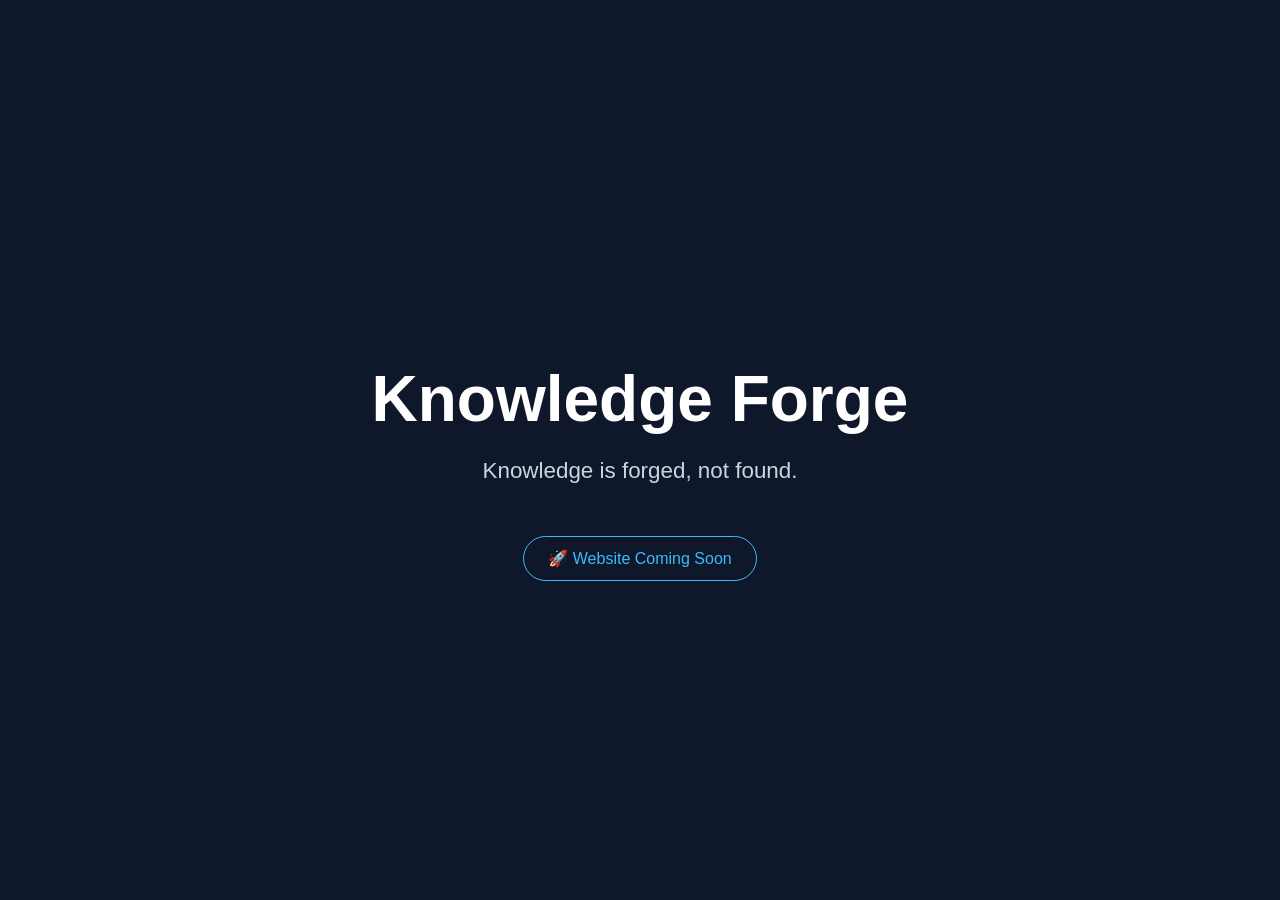
==== index.html @ 2b656ec6 "Add initial HTML structure for Knowledge Forge" ====
<!DOCTYPE html>
<html lang="ja">
<head>
  <meta charset="UTF-8">
  <meta name="viewport" content="width=device-width, initial-scale=1.0">
  <title>Knowledge Forge</title>
  <style>
    body {
      margin: 0;
      background: #0f172a;
      color: white;
      font-family: -apple-system, BlinkMacSystemFont, "Segoe UI", sans-serif;
      display: flex;
      justify-content: center;
      align-items: center;
      height: 100vh;
      text-align: center;
    }
    h1 {
      font-size: 4rem;
      margin-bottom: 0.5rem;
    }
    p {
      font-size: 1.4rem;
      color: #cbd5e1;
    }
    .badge {
      margin-top: 30px;
      display: inline-block;
      padding: 12px 24px;
      border: 1px solid #38bdf8;
      border-radius: 999px;
      color: #38bdf8;
    }
  </style>
</head>
<body>
  <div>
    <h1>Knowledge Forge</h1>
    <p>Knowledge is forged, not found.</p>
    <div class="badge">
      🚀 Website Coming Soon
    </div>
  </div>
</body>
</html>
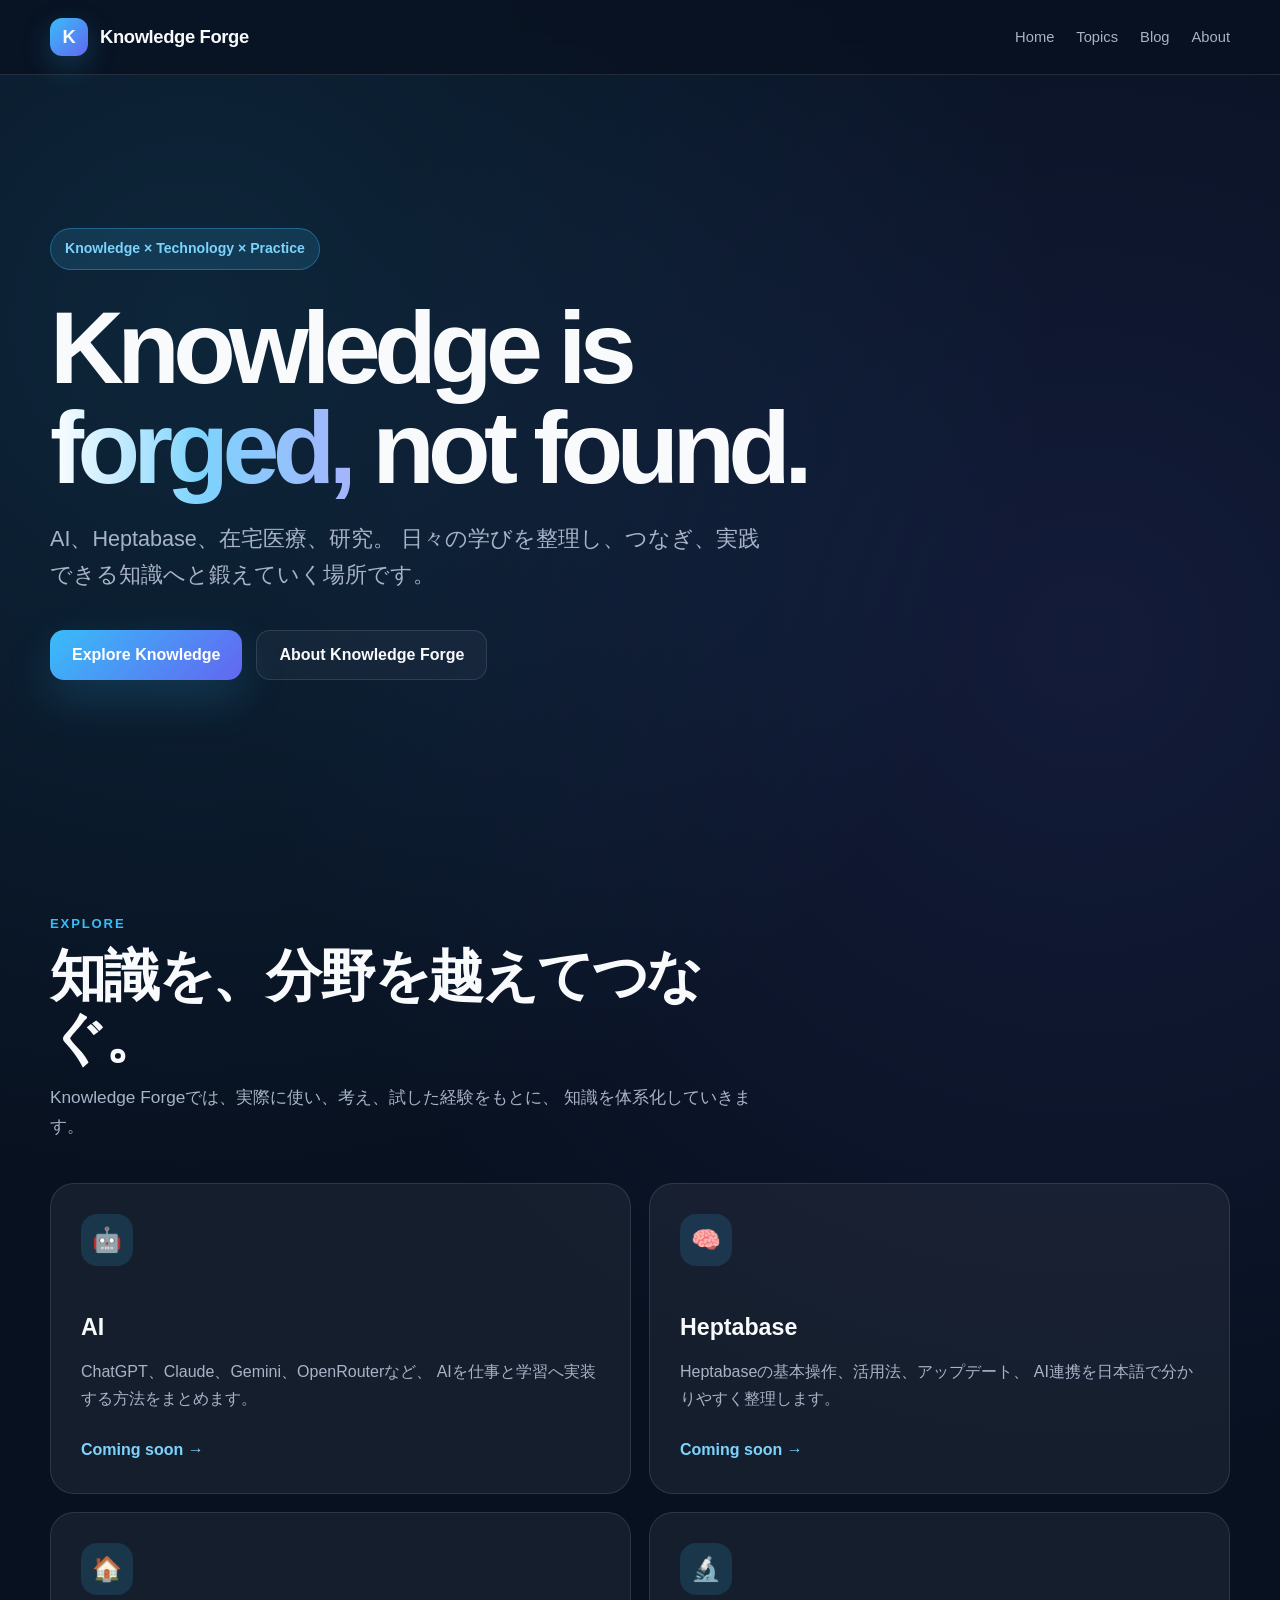
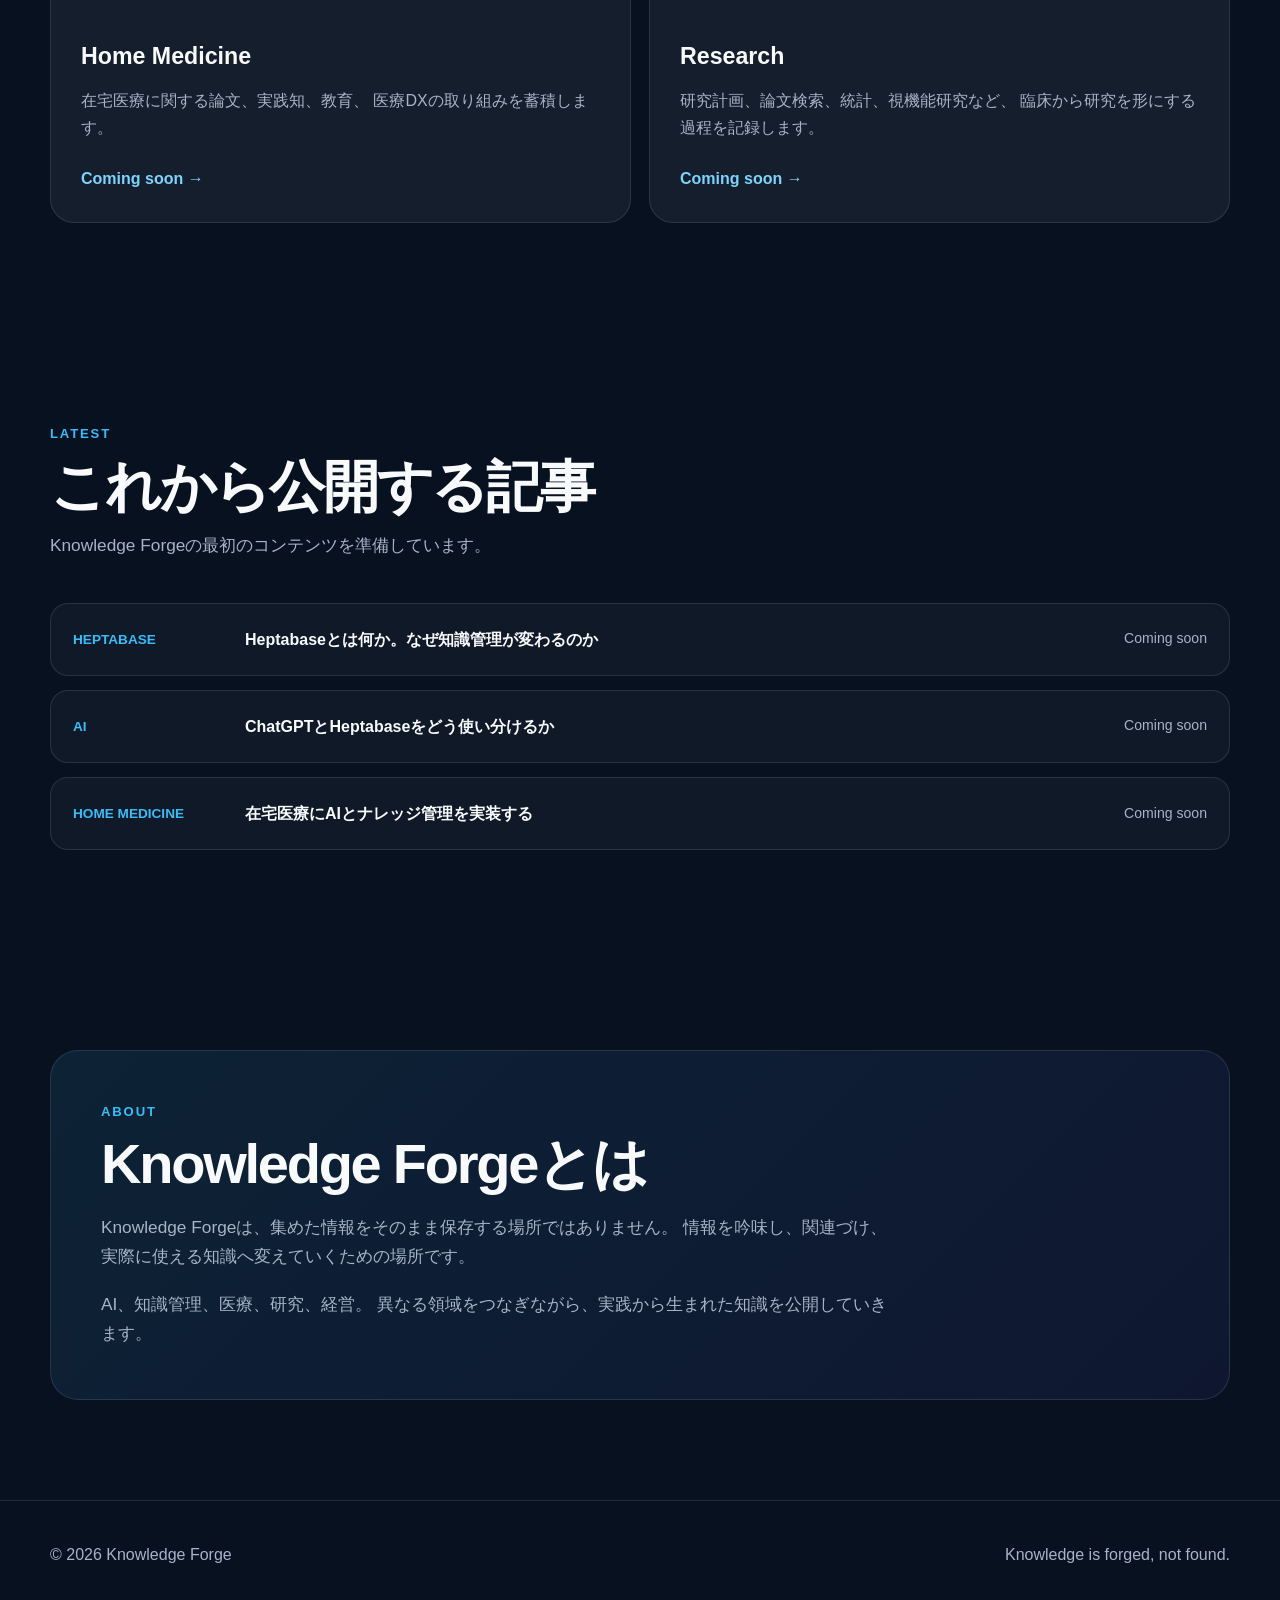
==== commit 64ac0a5a: "Update index.html" ====
--- a/index.html
+++ b/index.html
@@ -3,44 +3,573 @@
 <head>
   <meta charset="UTF-8">
   <meta name="viewport" content="width=device-width, initial-scale=1.0">
+
   <title>Knowledge Forge</title>
+
+  <meta
+    name="description"
+    content="AI、Heptabase、在宅医療、研究をつなぎ、知識を鍛え、形にするためのナレッジサイト。"
+  >
+
   <style>
+    :root {
+      --bg: #081120;
+      --bg-soft: #0d182a;
+      --card: rgba(255, 255, 255, 0.055);
+      --card-hover: rgba(255, 255, 255, 0.09);
+      --border: rgba(255, 255, 255, 0.11);
+      --text: #f8fafc;
+      --muted: #a8b3c7;
+      --accent: #38bdf8;
+      --accent-soft: rgba(56, 189, 248, 0.15);
+      --max-width: 1180px;
+    }
+
+    * {
+      box-sizing: border-box;
+    }
+
+    html {
+      scroll-behavior: smooth;
+    }
+
     body {
       margin: 0;
-      background: #0f172a;
+      background:
+        radial-gradient(circle at 15% 10%, rgba(56, 189, 248, 0.12), transparent 28%),
+        radial-gradient(circle at 85% 20%, rgba(99, 102, 241, 0.12), transparent 30%),
+        var(--bg);
+      color: var(--text);
+      font-family:
+        -apple-system,
+        BlinkMacSystemFont,
+        "Segoe UI",
+        "Hiragino Sans",
+        "Yu Gothic",
+        sans-serif;
+      line-height: 1.7;
+    }
+
+    a {
+      color: inherit;
+      text-decoration: none;
+    }
+
+    .container {
+      width: min(calc(100% - 40px), var(--max-width));
+      margin: 0 auto;
+    }
+
+    /* Header */
+
+    header {
+      position: sticky;
+      top: 0;
+      z-index: 100;
+      border-bottom: 1px solid var(--border);
+      background: rgba(8, 17, 32, 0.78);
+      backdrop-filter: blur(18px);
+    }
+
+    .nav {
+      min-height: 74px;
+      display: flex;
+      align-items: center;
+      justify-content: space-between;
+      gap: 24px;
+    }
+
+    .logo {
+      display: flex;
+      align-items: center;
+      gap: 12px;
+      font-size: 1.15rem;
+      font-weight: 800;
+      letter-spacing: -0.02em;
+    }
+
+    .logo-mark {
+      width: 38px;
+      height: 38px;
+      display: grid;
+      place-items: center;
+      border-radius: 12px;
+      background: linear-gradient(135deg, #38bdf8, #6366f1);
+      box-shadow: 0 10px 30px rgba(56, 189, 248, 0.22);
+    }
+
+    nav ul {
+      display: flex;
+      align-items: center;
+      gap: 22px;
+      margin: 0;
+      padding: 0;
+      list-style: none;
+    }
+
+    nav a {
+      color: var(--muted);
+      font-size: 0.92rem;
+      transition: color 0.2s ease;
+    }
+
+    nav a:hover {
+      color: var(--text);
+    }
+
+    /* Hero */
+
+    .hero {
+      min-height: 82vh;
+      display: flex;
+      align-items: center;
+      padding: 100px 0 80px;
+    }
+
+    .hero-content {
+      max-width: 900px;
+    }
+
+    .eyebrow {
+      display: inline-flex;
+      align-items: center;
+      gap: 8px;
+      padding: 8px 14px;
+      border: 1px solid rgba(56, 189, 248, 0.35);
+      border-radius: 999px;
+      background: var(--accent-soft);
+      color: #7dd3fc;
+      font-size: 0.88rem;
+      font-weight: 700;
+    }
+
+    h1 {
+      margin: 28px 0 22px;
+      max-width: 900px;
+      font-size: clamp(3.2rem, 8vw, 7rem);
+      line-height: 0.98;
+      letter-spacing: -0.065em;
+    }
+
+    .gradient-text {
+      background: linear-gradient(90deg, #ffffff, #7dd3fc, #a5b4fc);
+      -webkit-background-clip: text;
+      background-clip: text;
+      color: transparent;
+    }
+
+    .hero p {
+      max-width: 720px;
+      margin: 0;
+      color: var(--muted);
+      font-size: clamp(1.05rem, 2vw, 1.35rem);
+    }
+
+    .hero-actions {
+      display: flex;
+      flex-wrap: wrap;
+      gap: 14px;
+      margin-top: 36px;
+    }
+
+    .button {
+      display: inline-flex;
+      align-items: center;
+      justify-content: center;
+      min-height: 50px;
+      padding: 0 22px;
+      border-radius: 14px;
+      font-weight: 750;
+      transition:
+        transform 0.2s ease,
+        background 0.2s ease,
+        border-color 0.2s ease;
+    }
+
+    .button:hover {
+      transform: translateY(-2px);
+    }
+
+    .button-primary {
+      background: linear-gradient(135deg, #38bdf8, #6366f1);
       color: white;
-      font-family: -apple-system, BlinkMacSystemFont, "Segoe UI", sans-serif;
+      box-shadow: 0 18px 45px rgba(56, 189, 248, 0.18);
+    }
+
+    .button-secondary {
+      border: 1px solid var(--border);
+      background: rgba(255, 255, 255, 0.04);
+      color: var(--text);
+    }
+
+    /* Sections */
+
+    section {
+      padding: 100px 0;
+    }
+
+    .section-heading {
+      max-width: 720px;
+      margin-bottom: 42px;
+    }
+
+    .section-label {
+      margin-bottom: 10px;
+      color: var(--accent);
+      font-size: 0.82rem;
+      font-weight: 800;
+      letter-spacing: 0.14em;
+      text-transform: uppercase;
+    }
+
+    h2 {
+      margin: 0 0 14px;
+      font-size: clamp(2rem, 5vw, 3.5rem);
+      line-height: 1.1;
+      letter-spacing: -0.04em;
+    }
+
+    .section-heading p {
+      margin: 0;
+      color: var(--muted);
+      font-size: 1.08rem;
+    }
+
+    /* Cards */
+
+    .grid {
+      display: grid;
+      grid-template-columns: repeat(2, minmax(0, 1fr));
+      gap: 18px;
+    }
+
+    .card {
+      min-height: 260px;
+      padding: 30px;
+      border: 1px solid var(--border);
+      border-radius: 24px;
+      background: var(--card);
+      transition:
+        transform 0.25s ease,
+        background 0.25s ease,
+        border-color 0.25s ease;
+    }
+
+    .card:hover {
+      transform: translateY(-5px);
+      background: var(--card-hover);
+      border-color: rgba(56, 189, 248, 0.3);
+    }
+
+    .card-icon {
+      width: 52px;
+      height: 52px;
+      display: grid;
+      place-items: center;
+      margin-bottom: 42px;
+      border-radius: 16px;
+      background: var(--accent-soft);
+      font-size: 1.5rem;
+    }
+
+    .card h3 {
+      margin: 0 0 10px;
+      font-size: 1.45rem;
+    }
+
+    .card p {
+      margin: 0;
+      color: var(--muted);
+    }
+
+    .card-link {
+      display: inline-block;
+      margin-top: 24px;
+      color: #7dd3fc;
+      font-weight: 700;
+    }
+
+    /* Latest */
+
+    .articles {
+      display: grid;
+      gap: 14px;
+    }
+
+    .article {
+      display: grid;
+      grid-template-columns: 150px 1fr auto;
+      align-items: center;
+      gap: 22px;
+      padding: 22px;
+      border: 1px solid var(--border);
+      border-radius: 18px;
+      background: rgba(255, 255, 255, 0.035);
+    }
+
+    .article-category {
+      color: var(--accent);
+      font-size: 0.85rem;
+      font-weight: 750;
+    }
+
+    .article-title {
+      font-weight: 750;
+    }
+
+    .article-status {
+      color: var(--muted);
+      font-size: 0.88rem;
+    }
+
+    /* About */
+
+    .about-box {
+      padding: 50px;
+      border: 1px solid var(--border);
+      border-radius: 28px;
+      background:
+        linear-gradient(135deg, rgba(56, 189, 248, 0.1), rgba(99, 102, 241, 0.08));
+    }
+
+    .about-box p {
+      max-width: 800px;
+      margin: 18px 0 0;
+      color: var(--muted);
+      font-size: 1.08rem;
+    }
+
+    /* Footer */
+
+    footer {
+      padding: 40px 0;
+      border-top: 1px solid var(--border);
+      color: var(--muted);
+    }
+
+    .footer-inner {
       display: flex;
-      justify-content: center;
-      align-items: center;
-      height: 100vh;
-      text-align: center;
-    }
-    h1 {
-      font-size: 4rem;
-      margin-bottom: 0.5rem;
-    }
-    p {
-      font-size: 1.4rem;
-      color: #cbd5e1;
-    }
-    .badge {
-      margin-top: 30px;
-      display: inline-block;
-      padding: 12px 24px;
-      border: 1px solid #38bdf8;
-      border-radius: 999px;
-      color: #38bdf8;
+      justify-content: space-between;
+      gap: 24px;
+    }
+
+    /* Responsive */
+
+    @media (max-width: 860px) {
+      nav ul {
+        display: none;
+      }
+
+      .hero {
+        min-height: auto;
+        padding-top: 90px;
+      }
+
+      .grid {
+        grid-template-columns: 1fr;
+      }
+
+      .article {
+        grid-template-columns: 1fr;
+        gap: 6px;
+      }
+
+      .about-box {
+        padding: 30px;
+      }
+
+      .footer-inner {
+        flex-direction: column;
+      }
     }
   </style>
 </head>
+
 <body>
-  <div>
-    <h1>Knowledge Forge</h1>
-    <p>Knowledge is forged, not found.</p>
-    <div class="badge">
-      🚀 Website Coming Soon
+
+  <header>
+    <div class="container nav">
+
+      <a class="logo" href="#home">
+        <span class="logo-mark">K</span>
+        <span>Knowledge Forge</span>
+      </a>
+
+      <nav aria-label="メインナビゲーション">
+        <ul>
+          <li><a href="#home">Home</a></li>
+          <li><a href="#topics">Topics</a></li>
+          <li><a href="#latest">Blog</a></li>
+          <li><a href="#about">About</a></li>
+        </ul>
+      </nav>
+
     </div>
-  </div>
+  </header>
+
+  <main>
+
+    <section class="hero" id="home">
+      <div class="container">
+        <div class="hero-content">
+
+          <div class="eyebrow">
+            Knowledge × Technology × Practice
+          </div>
+
+          <h1>
+            Knowledge is
+            <span class="gradient-text">forged,</span>
+            not found.
+          </h1>
+
+          <p>
+            AI、Heptabase、在宅医療、研究。
+            日々の学びを整理し、つなぎ、実践できる知識へと鍛えていく場所です。
+          </p>
+
+          <div class="hero-actions">
+            <a class="button button-primary" href="#topics">
+              Explore Knowledge
+            </a>
+
+            <a class="button button-secondary" href="#about">
+              About Knowledge Forge
+            </a>
+          </div>
+
+        </div>
+      </div>
+    </section>
+
+    <section id="topics">
+      <div class="container">
+
+        <div class="section-heading">
+          <div class="section-label">Explore</div>
+          <h2>知識を、分野を越えてつなぐ。</h2>
+          <p>
+            Knowledge Forgeでは、実際に使い、考え、試した経験をもとに、
+            知識を体系化していきます。
+          </p>
+        </div>
+
+        <div class="grid">
+
+          <article class="card">
+            <div class="card-icon">🤖</div>
+            <h3>AI</h3>
+            <p>
+              ChatGPT、Claude、Gemini、OpenRouterなど、
+              AIを仕事と学習へ実装する方法をまとめます。
+            </p>
+            <span class="card-link">Coming soon →</span>
+          </article>
+
+          <article class="card">
+            <div class="card-icon">🧠</div>
+            <h3>Heptabase</h3>
+            <p>
+              Heptabaseの基本操作、活用法、アップデート、
+              AI連携を日本語で分かりやすく整理します。
+            </p>
+            <span class="card-link">Coming soon →</span>
+          </article>
+
+          <article class="card">
+            <div class="card-icon">🏠</div>
+            <h3>Home Medicine</h3>
+            <p>
+              在宅医療に関する論文、実践知、教育、
+              医療DXの取り組みを蓄積します。
+            </p>
+            <span class="card-link">Coming soon →</span>
+          </article>
+
+          <article class="card">
+            <div class="card-icon">🔬</div>
+            <h3>Research</h3>
+            <p>
+              研究計画、論文検索、統計、視機能研究など、
+              臨床から研究を形にする過程を記録します。
+            </p>
+            <span class="card-link">Coming soon →</span>
+          </article>
+
+        </div>
+      </div>
+    </section>
+
+    <section id="latest">
+      <div class="container">
+
+        <div class="section-heading">
+          <div class="section-label">Latest</div>
+          <h2>これから公開する記事</h2>
+          <p>
+            Knowledge Forgeの最初のコンテンツを準備しています。
+          </p>
+        </div>
+
+        <div class="articles">
+
+          <div class="article">
+            <div class="article-category">HEPTABASE</div>
+            <div class="article-title">
+              Heptabaseとは何か。なぜ知識管理が変わるのか
+            </div>
+            <div class="article-status">Coming soon</div>
+          </div>
+
+          <div class="article">
+            <div class="article-category">AI</div>
+            <div class="article-title">
+              ChatGPTとHeptabaseをどう使い分けるか
+            </div>
+            <div class="article-status">Coming soon</div>
+          </div>
+
+          <div class="article">
+            <div class="article-category">HOME MEDICINE</div>
+            <div class="article-title">
+              在宅医療にAIとナレッジ管理を実装する
+            </div>
+            <div class="article-status">Coming soon</div>
+          </div>
+
+        </div>
+      </div>
+    </section>
+
+    <section id="about">
+      <div class="container">
+
+        <div class="about-box">
+          <div class="section-label">About</div>
+          <h2>Knowledge Forgeとは</h2>
+
+          <p>
+            Knowledge Forgeは、集めた情報をそのまま保存する場所ではありません。
+            情報を吟味し、関連づけ、実際に使える知識へ変えていくための場所です。
+          </p>
+
+          <p>
+            AI、知識管理、医療、研究、経営。
+            異なる領域をつなぎながら、実践から生まれた知識を公開していきます。
+          </p>
+        </div>
+
+      </div>
+    </section>
+
+  </main>
+
+  <footer>
+    <div class="container footer-inner">
+      <div>© 2026 Knowledge Forge</div>
+      <div>Knowledge is forged, not found.</div>
+    </div>
+  </footer>
+
 </body>
 </html>
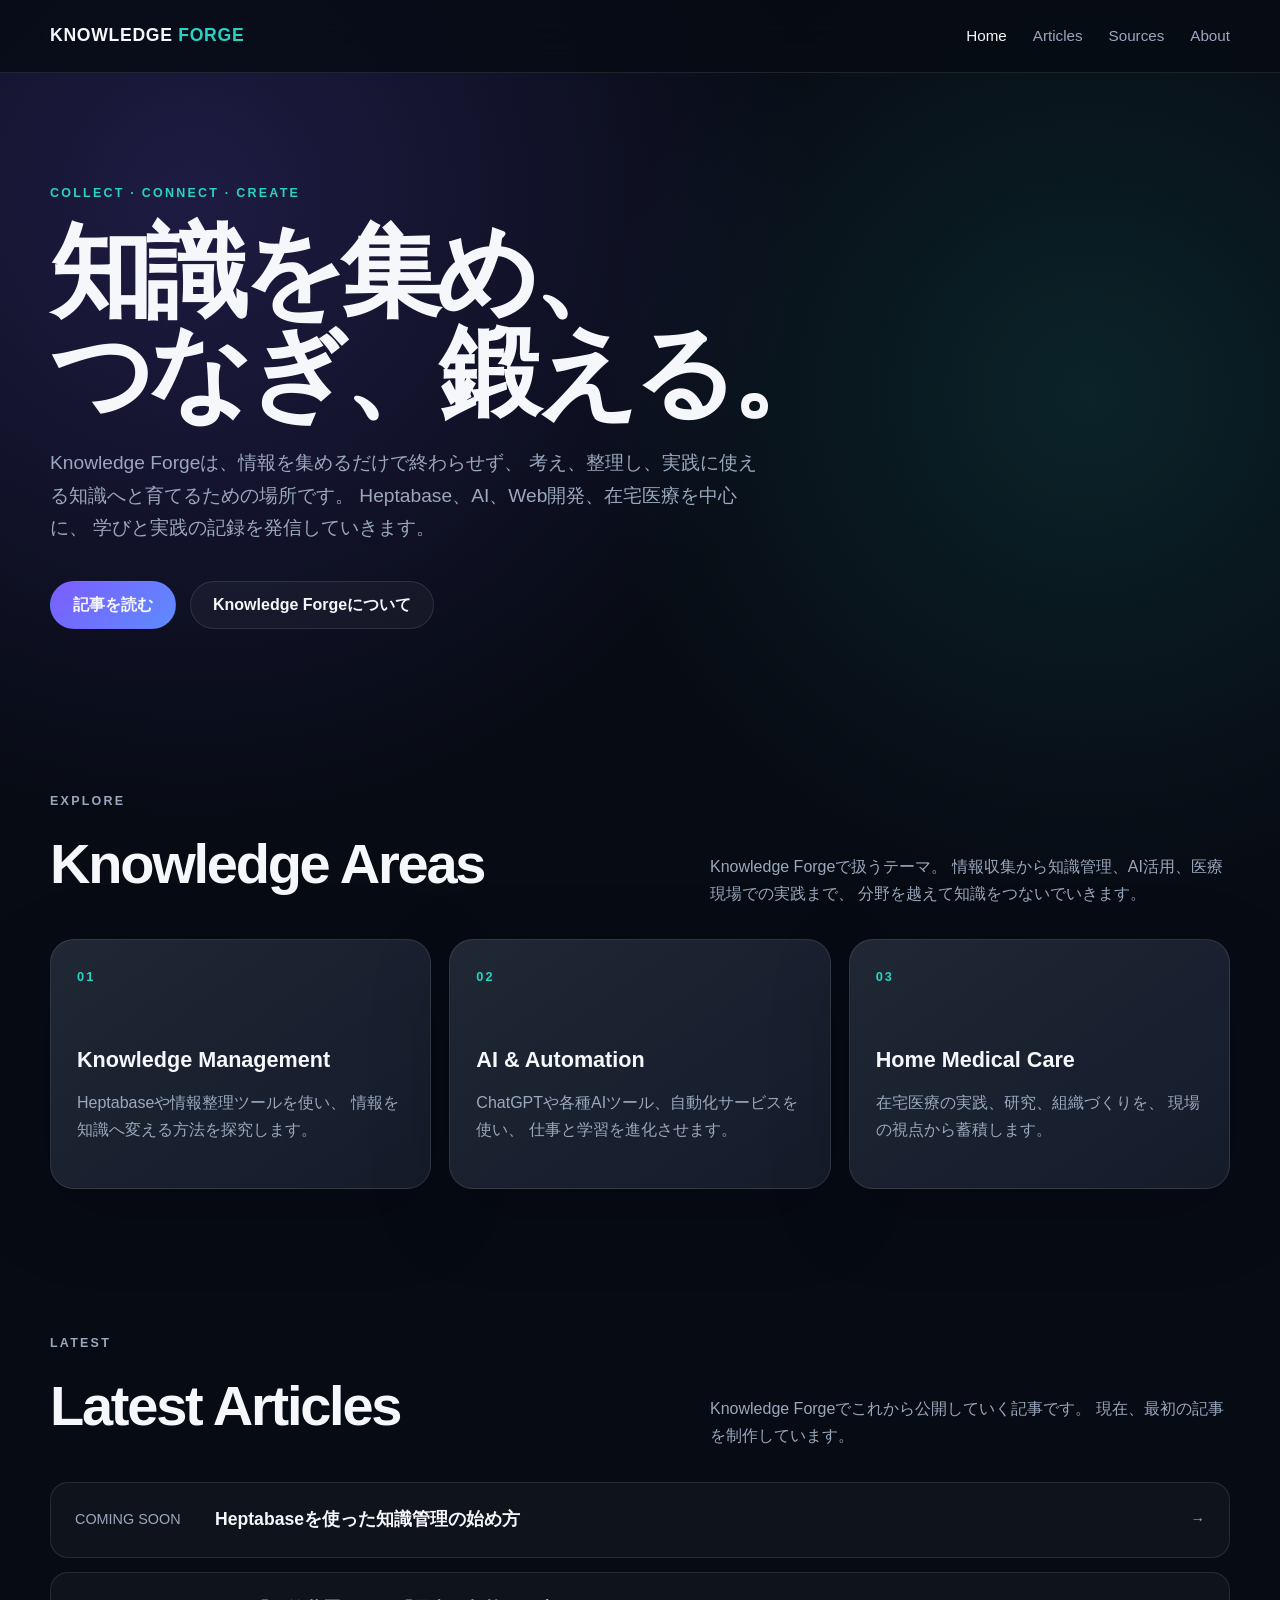
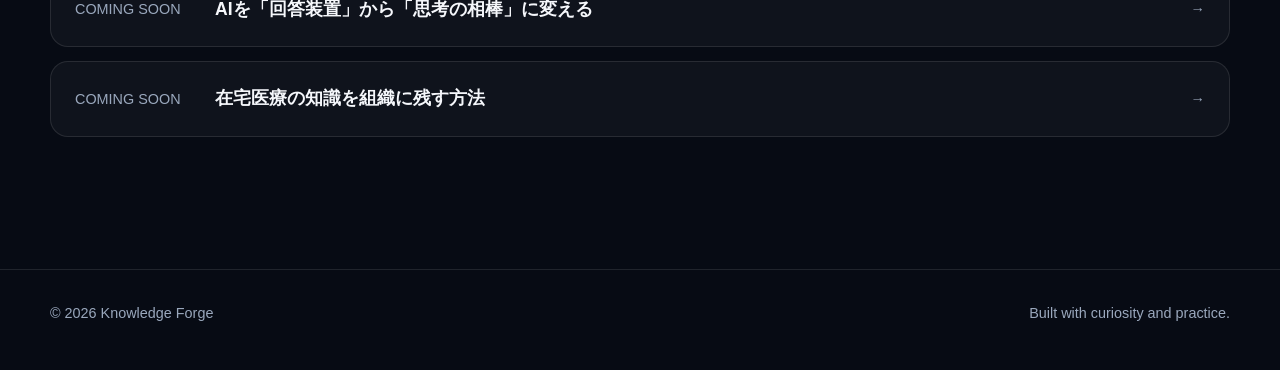
==== commit 31968363: "Update index.html" ====
--- a/index.html
+++ b/index.html
@@ -2,406 +2,35 @@
 <html lang="ja">
 <head>
   <meta charset="UTF-8">
-  <meta name="viewport" content="width=device-width, initial-scale=1.0">
+  <meta
+    name="viewport"
+    content="width=device-width, initial-scale=1.0"
+  >
+
+  <meta
+    name="description"
+    content="Knowledge Forgeは、知識を集め、つなぎ、使える形に鍛えるためのナレッジメディアです。"
+  >
 
   <title>Knowledge Forge</title>
 
-  <meta
-    name="description"
-    content="AI、Heptabase、在宅医療、研究をつなぎ、知識を鍛え、形にするためのナレッジサイト。"
-  >
-
-  <style>
-    :root {
-      --bg: #081120;
-      --bg-soft: #0d182a;
-      --card: rgba(255, 255, 255, 0.055);
-      --card-hover: rgba(255, 255, 255, 0.09);
-      --border: rgba(255, 255, 255, 0.11);
-      --text: #f8fafc;
-      --muted: #a8b3c7;
-      --accent: #38bdf8;
-      --accent-soft: rgba(56, 189, 248, 0.15);
-      --max-width: 1180px;
-    }
-
-    * {
-      box-sizing: border-box;
-    }
-
-    html {
-      scroll-behavior: smooth;
-    }
-
-    body {
-      margin: 0;
-      background:
-        radial-gradient(circle at 15% 10%, rgba(56, 189, 248, 0.12), transparent 28%),
-        radial-gradient(circle at 85% 20%, rgba(99, 102, 241, 0.12), transparent 30%),
-        var(--bg);
-      color: var(--text);
-      font-family:
-        -apple-system,
-        BlinkMacSystemFont,
-        "Segoe UI",
-        "Hiragino Sans",
-        "Yu Gothic",
-        sans-serif;
-      line-height: 1.7;
-    }
-
-    a {
-      color: inherit;
-      text-decoration: none;
-    }
-
-    .container {
-      width: min(calc(100% - 40px), var(--max-width));
-      margin: 0 auto;
-    }
-
-    /* Header */
-
-    header {
-      position: sticky;
-      top: 0;
-      z-index: 100;
-      border-bottom: 1px solid var(--border);
-      background: rgba(8, 17, 32, 0.78);
-      backdrop-filter: blur(18px);
-    }
-
-    .nav {
-      min-height: 74px;
-      display: flex;
-      align-items: center;
-      justify-content: space-between;
-      gap: 24px;
-    }
-
-    .logo {
-      display: flex;
-      align-items: center;
-      gap: 12px;
-      font-size: 1.15rem;
-      font-weight: 800;
-      letter-spacing: -0.02em;
-    }
-
-    .logo-mark {
-      width: 38px;
-      height: 38px;
-      display: grid;
-      place-items: center;
-      border-radius: 12px;
-      background: linear-gradient(135deg, #38bdf8, #6366f1);
-      box-shadow: 0 10px 30px rgba(56, 189, 248, 0.22);
-    }
-
-    nav ul {
-      display: flex;
-      align-items: center;
-      gap: 22px;
-      margin: 0;
-      padding: 0;
-      list-style: none;
-    }
-
-    nav a {
-      color: var(--muted);
-      font-size: 0.92rem;
-      transition: color 0.2s ease;
-    }
-
-    nav a:hover {
-      color: var(--text);
-    }
-
-    /* Hero */
-
-    .hero {
-      min-height: 82vh;
-      display: flex;
-      align-items: center;
-      padding: 100px 0 80px;
-    }
-
-    .hero-content {
-      max-width: 900px;
-    }
-
-    .eyebrow {
-      display: inline-flex;
-      align-items: center;
-      gap: 8px;
-      padding: 8px 14px;
-      border: 1px solid rgba(56, 189, 248, 0.35);
-      border-radius: 999px;
-      background: var(--accent-soft);
-      color: #7dd3fc;
-      font-size: 0.88rem;
-      font-weight: 700;
-    }
-
-    h1 {
-      margin: 28px 0 22px;
-      max-width: 900px;
-      font-size: clamp(3.2rem, 8vw, 7rem);
-      line-height: 0.98;
-      letter-spacing: -0.065em;
-    }
-
-    .gradient-text {
-      background: linear-gradient(90deg, #ffffff, #7dd3fc, #a5b4fc);
-      -webkit-background-clip: text;
-      background-clip: text;
-      color: transparent;
-    }
-
-    .hero p {
-      max-width: 720px;
-      margin: 0;
-      color: var(--muted);
-      font-size: clamp(1.05rem, 2vw, 1.35rem);
-    }
-
-    .hero-actions {
-      display: flex;
-      flex-wrap: wrap;
-      gap: 14px;
-      margin-top: 36px;
-    }
-
-    .button {
-      display: inline-flex;
-      align-items: center;
-      justify-content: center;
-      min-height: 50px;
-      padding: 0 22px;
-      border-radius: 14px;
-      font-weight: 750;
-      transition:
-        transform 0.2s ease,
-        background 0.2s ease,
-        border-color 0.2s ease;
-    }
-
-    .button:hover {
-      transform: translateY(-2px);
-    }
-
-    .button-primary {
-      background: linear-gradient(135deg, #38bdf8, #6366f1);
-      color: white;
-      box-shadow: 0 18px 45px rgba(56, 189, 248, 0.18);
-    }
-
-    .button-secondary {
-      border: 1px solid var(--border);
-      background: rgba(255, 255, 255, 0.04);
-      color: var(--text);
-    }
-
-    /* Sections */
-
-    section {
-      padding: 100px 0;
-    }
-
-    .section-heading {
-      max-width: 720px;
-      margin-bottom: 42px;
-    }
-
-    .section-label {
-      margin-bottom: 10px;
-      color: var(--accent);
-      font-size: 0.82rem;
-      font-weight: 800;
-      letter-spacing: 0.14em;
-      text-transform: uppercase;
-    }
-
-    h2 {
-      margin: 0 0 14px;
-      font-size: clamp(2rem, 5vw, 3.5rem);
-      line-height: 1.1;
-      letter-spacing: -0.04em;
-    }
-
-    .section-heading p {
-      margin: 0;
-      color: var(--muted);
-      font-size: 1.08rem;
-    }
-
-    /* Cards */
-
-    .grid {
-      display: grid;
-      grid-template-columns: repeat(2, minmax(0, 1fr));
-      gap: 18px;
-    }
-
-    .card {
-      min-height: 260px;
-      padding: 30px;
-      border: 1px solid var(--border);
-      border-radius: 24px;
-      background: var(--card);
-      transition:
-        transform 0.25s ease,
-        background 0.25s ease,
-        border-color 0.25s ease;
-    }
-
-    .card:hover {
-      transform: translateY(-5px);
-      background: var(--card-hover);
-      border-color: rgba(56, 189, 248, 0.3);
-    }
-
-    .card-icon {
-      width: 52px;
-      height: 52px;
-      display: grid;
-      place-items: center;
-      margin-bottom: 42px;
-      border-radius: 16px;
-      background: var(--accent-soft);
-      font-size: 1.5rem;
-    }
-
-    .card h3 {
-      margin: 0 0 10px;
-      font-size: 1.45rem;
-    }
-
-    .card p {
-      margin: 0;
-      color: var(--muted);
-    }
-
-    .card-link {
-      display: inline-block;
-      margin-top: 24px;
-      color: #7dd3fc;
-      font-weight: 700;
-    }
-
-    /* Latest */
-
-    .articles {
-      display: grid;
-      gap: 14px;
-    }
-
-    .article {
-      display: grid;
-      grid-template-columns: 150px 1fr auto;
-      align-items: center;
-      gap: 22px;
-      padding: 22px;
-      border: 1px solid var(--border);
-      border-radius: 18px;
-      background: rgba(255, 255, 255, 0.035);
-    }
-
-    .article-category {
-      color: var(--accent);
-      font-size: 0.85rem;
-      font-weight: 750;
-    }
-
-    .article-title {
-      font-weight: 750;
-    }
-
-    .article-status {
-      color: var(--muted);
-      font-size: 0.88rem;
-    }
-
-    /* About */
-
-    .about-box {
-      padding: 50px;
-      border: 1px solid var(--border);
-      border-radius: 28px;
-      background:
-        linear-gradient(135deg, rgba(56, 189, 248, 0.1), rgba(99, 102, 241, 0.08));
-    }
-
-    .about-box p {
-      max-width: 800px;
-      margin: 18px 0 0;
-      color: var(--muted);
-      font-size: 1.08rem;
-    }
-
-    /* Footer */
-
-    footer {
-      padding: 40px 0;
-      border-top: 1px solid var(--border);
-      color: var(--muted);
-    }
-
-    .footer-inner {
-      display: flex;
-      justify-content: space-between;
-      gap: 24px;
-    }
-
-    /* Responsive */
-
-    @media (max-width: 860px) {
-      nav ul {
-        display: none;
-      }
-
-      .hero {
-        min-height: auto;
-        padding-top: 90px;
-      }
-
-      .grid {
-        grid-template-columns: 1fr;
-      }
-
-      .article {
-        grid-template-columns: 1fr;
-        gap: 6px;
-      }
-
-      .about-box {
-        padding: 30px;
-      }
-
-      .footer-inner {
-        flex-direction: column;
-      }
-    }
-  </style>
+  <link rel="stylesheet" href="style.css">
 </head>
 
 <body>
 
-  <header>
+  <header class="site-header">
     <div class="container nav">
 
-      <a class="logo" href="#home">
-        <span class="logo-mark">K</span>
-        <span>Knowledge Forge</span>
+      <a class="logo" href="index.html">
+        KNOWLEDGE <span>FORGE</span>
       </a>
 
-      <nav aria-label="メインナビゲーション">
-        <ul>
-          <li><a href="#home">Home</a></li>
-          <li><a href="#topics">Topics</a></li>
-          <li><a href="#latest">Blog</a></li>
-          <li><a href="#about">About</a></li>
-        </ul>
+      <nav class="nav-links" aria-label="メインナビゲーション">
+        <a class="active" href="index.html">Home</a>
+        <a href="articles.html">Articles</a>
+        <a href="sources.html">Sources</a>
+        <a href="about.html">About</a>
       </nav>
 
     </div>
@@ -409,165 +38,157 @@
 
   <main>
 
-    <section class="hero" id="home">
+    <section class="hero">
       <div class="container">
-        <div class="hero-content">
 
-          <div class="eyebrow">
-            Knowledge × Technology × Practice
+        <p class="eyebrow">
+          COLLECT · CONNECT · CREATE
+        </p>
+
+        <h1>
+          知識を集め、<br>
+          つなぎ、鍛える。
+        </h1>
+
+        <p class="hero-copy">
+          Knowledge Forgeは、情報を集めるだけで終わらせず、
+          考え、整理し、実践に使える知識へと育てるための場所です。
+          Heptabase、AI、Web開発、在宅医療を中心に、
+          学びと実践の記録を発信していきます。
+        </p>
+
+        <div class="button-row">
+          <a class="button button-primary" href="articles.html">
+            記事を読む
+          </a>
+
+          <a class="button button-secondary" href="about.html">
+            Knowledge Forgeについて
+          </a>
+        </div>
+
+      </div>
+    </section>
+
+    <section class="section">
+      <div class="container">
+
+        <div class="section-heading">
+          <div>
+            <p class="eyebrow">EXPLORE</p>
+            <h2>Knowledge Areas</h2>
           </div>
 
-          <h1>
-            Knowledge is
-            <span class="gradient-text">forged,</span>
-            not found.
-          </h1>
+          <p>
+            Knowledge Forgeで扱うテーマ。
+            情報収集から知識管理、AI活用、医療現場での実践まで、
+            分野を越えて知識をつないでいきます。
+          </p>
+        </div>
 
-          <p>
-            AI、Heptabase、在宅医療、研究。
-            日々の学びを整理し、つなぎ、実践できる知識へと鍛えていく場所です。
-          </p>
+        <div class="grid">
 
-          <div class="hero-actions">
-            <a class="button button-primary" href="#topics">
-              Explore Knowledge
-            </a>
+          <a class="card" href="articles.html">
+            <span class="card-number">01</span>
 
-            <a class="button button-secondary" href="#about">
-              About Knowledge Forge
-            </a>
-          </div>
+            <h3>Knowledge Management</h3>
+
+            <p>
+              Heptabaseや情報整理ツールを使い、
+              情報を知識へ変える方法を探究します。
+            </p>
+          </a>
+
+          <a class="card" href="articles.html">
+            <span class="card-number">02</span>
+
+            <h3>AI & Automation</h3>
+
+            <p>
+              ChatGPTや各種AIツール、自動化サービスを使い、
+              仕事と学習を進化させます。
+            </p>
+          </a>
+
+          <a class="card" href="articles.html">
+            <span class="card-number">03</span>
+
+            <h3>Home Medical Care</h3>
+
+            <p>
+              在宅医療の実践、研究、組織づくりを、
+              現場の視点から蓄積します。
+            </p>
+          </a>
 
         </div>
       </div>
     </section>
 
-    <section id="topics">
+    <section class="section">
       <div class="container">
 
         <div class="section-heading">
-          <div class="section-label">Explore</div>
-          <h2>知識を、分野を越えてつなぐ。</h2>
+          <div>
+            <p class="eyebrow">LATEST</p>
+            <h2>Latest Articles</h2>
+          </div>
+
           <p>
-            Knowledge Forgeでは、実際に使い、考え、試した経験をもとに、
-            知識を体系化していきます。
+            Knowledge Forgeでこれから公開していく記事です。
+            現在、最初の記事を制作しています。
           </p>
         </div>
 
-        <div class="grid">
+        <div class="article-list">
 
-          <article class="card">
-            <div class="card-icon">🤖</div>
-            <h3>AI</h3>
-            <p>
-              ChatGPT、Claude、Gemini、OpenRouterなど、
-              AIを仕事と学習へ実装する方法をまとめます。
-            </p>
-            <span class="card-link">Coming soon →</span>
-          </article>
+          <a class="article-item" href="articles.html">
+            <span class="article-date">COMING SOON</span>
 
-          <article class="card">
-            <div class="card-icon">🧠</div>
-            <h3>Heptabase</h3>
-            <p>
-              Heptabaseの基本操作、活用法、アップデート、
-              AI連携を日本語で分かりやすく整理します。
-            </p>
-            <span class="card-link">Coming soon →</span>
-          </article>
+            <h2>
+              Heptabaseを使った知識管理の始め方
+            </h2>
 
-          <article class="card">
-            <div class="card-icon">🏠</div>
-            <h3>Home Medicine</h3>
-            <p>
-              在宅医療に関する論文、実践知、教育、
-              医療DXの取り組みを蓄積します。
-            </p>
-            <span class="card-link">Coming soon →</span>
-          </article>
+            <span class="article-arrow">→</span>
+          </a>
 
-          <article class="card">
-            <div class="card-icon">🔬</div>
-            <h3>Research</h3>
-            <p>
-              研究計画、論文検索、統計、視機能研究など、
-              臨床から研究を形にする過程を記録します。
-            </p>
-            <span class="card-link">Coming soon →</span>
-          </article>
+          <a class="article-item" href="articles.html">
+            <span class="article-date">COMING SOON</span>
+
+            <h2>
+              AIを「回答装置」から「思考の相棒」に変える
+            </h2>
+
+            <span class="article-arrow">→</span>
+          </a>
+
+          <a class="article-item" href="articles.html">
+            <span class="article-date">COMING SOON</span>
+
+            <h2>
+              在宅医療の知識を組織に残す方法
+            </h2>
+
+            <span class="article-arrow">→</span>
+          </a>
 
         </div>
       </div>
     </section>
 
-    <section id="latest">
-      <div class="container">
-
-        <div class="section-heading">
-          <div class="section-label">Latest</div>
-          <h2>これから公開する記事</h2>
-          <p>
-            Knowledge Forgeの最初のコンテンツを準備しています。
-          </p>
-        </div>
-
-        <div class="articles">
-
-          <div class="article">
-            <div class="article-category">HEPTABASE</div>
-            <div class="article-title">
-              Heptabaseとは何か。なぜ知識管理が変わるのか
-            </div>
-            <div class="article-status">Coming soon</div>
-          </div>
-
-          <div class="article">
-            <div class="article-category">AI</div>
-            <div class="article-title">
-              ChatGPTとHeptabaseをどう使い分けるか
-            </div>
-            <div class="article-status">Coming soon</div>
-          </div>
-
-          <div class="article">
-            <div class="article-category">HOME MEDICINE</div>
-            <div class="article-title">
-              在宅医療にAIとナレッジ管理を実装する
-            </div>
-            <div class="article-status">Coming soon</div>
-          </div>
-
-        </div>
-      </div>
-    </section>
-
-    <section id="about">
-      <div class="container">
-
-        <div class="about-box">
-          <div class="section-label">About</div>
-          <h2>Knowledge Forgeとは</h2>
-
-          <p>
-            Knowledge Forgeは、集めた情報をそのまま保存する場所ではありません。
-            情報を吟味し、関連づけ、実際に使える知識へ変えていくための場所です。
-          </p>
-
-          <p>
-            AI、知識管理、医療、研究、経営。
-            異なる領域をつなぎながら、実践から生まれた知識を公開していきます。
-          </p>
-        </div>
-
-      </div>
-    </section>
-
   </main>
 
-  <footer>
+  <footer class="site-footer">
     <div class="container footer-inner">
-      <div>© 2026 Knowledge Forge</div>
-      <div>Knowledge is forged, not found.</div>
+
+      <p>
+        © 2026 Knowledge Forge
+      </p>
+
+      <p>
+        Built with curiosity and practice.
+      </p>
+
     </div>
   </footer>
 
--- a/style.css
+++ b/style.css
@@ -0,0 +1,346 @@
+:root {
+  --bg: #070b14;
+  --bg-soft: #0d1320;
+  --panel: rgba(18, 27, 44, 0.78);
+  --text: #f5f7fb;
+  --muted: #9aa8bd;
+  --line: rgba(255, 255, 255, 0.1);
+  --accent: #7c5cff;
+  --accent-2: #29d3c2;
+  --max-width: 1180px;
+}
+
+* {
+  box-sizing: border-box;
+}
+
+html {
+  scroll-behavior: smooth;
+}
+
+body {
+  margin: 0;
+  min-height: 100vh;
+  color: var(--text);
+  background:
+    radial-gradient(circle at 15% 10%, rgba(124, 92, 255, 0.2), transparent 30%),
+    radial-gradient(circle at 85% 20%, rgba(41, 211, 194, 0.12), transparent 26%),
+    var(--bg);
+  font-family:
+    Inter,
+    -apple-system,
+    BlinkMacSystemFont,
+    "Segoe UI",
+    sans-serif;
+  line-height: 1.7;
+}
+
+a {
+  color: inherit;
+  text-decoration: none;
+}
+
+img {
+  max-width: 100%;
+  display: block;
+}
+
+.container {
+  width: min(calc(100% - 40px), var(--max-width));
+  margin: 0 auto;
+}
+
+.site-header {
+  position: sticky;
+  top: 0;
+  z-index: 100;
+  border-bottom: 1px solid var(--line);
+  background: rgba(7, 11, 20, 0.82);
+  backdrop-filter: blur(18px);
+}
+
+.nav {
+  min-height: 72px;
+  display: flex;
+  align-items: center;
+  justify-content: space-between;
+  gap: 24px;
+}
+
+.logo {
+  font-size: 1.1rem;
+  font-weight: 800;
+  letter-spacing: 0.04em;
+}
+
+.logo span {
+  color: var(--accent-2);
+}
+
+.nav-links {
+  display: flex;
+  align-items: center;
+  gap: 26px;
+  color: var(--muted);
+  font-size: 0.95rem;
+}
+
+.nav-links a:hover,
+.nav-links a.active {
+  color: var(--text);
+}
+
+.hero {
+  padding: 110px 0 90px;
+}
+
+.eyebrow {
+  margin-bottom: 18px;
+  color: var(--accent-2);
+  font-size: 0.78rem;
+  font-weight: 800;
+  letter-spacing: 0.18em;
+  text-transform: uppercase;
+}
+
+h1,
+h2,
+h3,
+p {
+  margin-top: 0;
+}
+
+h1 {
+  max-width: 900px;
+  margin-bottom: 24px;
+  font-size: clamp(3rem, 8vw, 6.7rem);
+  line-height: 0.98;
+  letter-spacing: -0.06em;
+}
+
+.hero-copy {
+  max-width: 720px;
+  margin-bottom: 36px;
+  color: var(--muted);
+  font-size: clamp(1rem, 2vw, 1.2rem);
+}
+
+.button-row {
+  display: flex;
+  flex-wrap: wrap;
+  gap: 14px;
+}
+
+.button {
+  display: inline-flex;
+  min-height: 48px;
+  align-items: center;
+  justify-content: center;
+  padding: 0 22px;
+  border: 1px solid var(--line);
+  border-radius: 999px;
+  font-weight: 700;
+  transition:
+    transform 0.2s ease,
+    border-color 0.2s ease,
+    background 0.2s ease;
+}
+
+.button:hover {
+  transform: translateY(-2px);
+  border-color: rgba(255, 255, 255, 0.28);
+}
+
+.button-primary {
+  border-color: transparent;
+  background: linear-gradient(135deg, var(--accent), #5d8cff);
+}
+
+.button-secondary {
+  background: rgba(255, 255, 255, 0.04);
+}
+
+.section {
+  padding: 72px 0;
+}
+
+.section-heading {
+  display: flex;
+  align-items: end;
+  justify-content: space-between;
+  gap: 30px;
+  margin-bottom: 28px;
+}
+
+.section-heading h2 {
+  margin-bottom: 0;
+  font-size: clamp(2rem, 5vw, 3.5rem);
+  letter-spacing: -0.04em;
+}
+
+.section-heading p {
+  max-width: 520px;
+  margin-bottom: 4px;
+  color: var(--muted);
+}
+
+.grid {
+  display: grid;
+  grid-template-columns: repeat(3, minmax(0, 1fr));
+  gap: 18px;
+}
+
+.card {
+  min-height: 250px;
+  padding: 26px;
+  border: 1px solid var(--line);
+  border-radius: 24px;
+  background:
+    linear-gradient(
+      145deg,
+      rgba(255, 255, 255, 0.07),
+      rgba(255, 255, 255, 0.02)
+    ),
+    var(--panel);
+  box-shadow: 0 24px 80px rgba(0, 0, 0, 0.22);
+  transition:
+    transform 0.25s ease,
+    border-color 0.25s ease;
+}
+
+.card:hover {
+  transform: translateY(-5px);
+  border-color: rgba(124, 92, 255, 0.55);
+}
+
+.card-number {
+  display: block;
+  margin-bottom: 54px;
+  color: var(--accent-2);
+  font-size: 0.8rem;
+  font-weight: 800;
+  letter-spacing: 0.16em;
+}
+
+.card h3 {
+  margin-bottom: 10px;
+  font-size: 1.35rem;
+}
+
+.card p {
+  margin-bottom: 0;
+  color: var(--muted);
+}
+
+.page-hero {
+  padding: 84px 0 50px;
+}
+
+.page-hero h1 {
+  font-size: clamp(2.8rem, 7vw, 5.5rem);
+}
+
+.article-list {
+  display: grid;
+  gap: 14px;
+}
+
+.article-item {
+  display: grid;
+  grid-template-columns: 120px 1fr auto;
+  align-items: center;
+  gap: 20px;
+  padding: 22px 24px;
+  border: 1px solid var(--line);
+  border-radius: 18px;
+  background: rgba(255, 255, 255, 0.035);
+}
+
+.article-item:hover {
+  border-color: rgba(124, 92, 255, 0.48);
+}
+
+.article-date,
+.article-arrow {
+  color: var(--muted);
+  font-size: 0.9rem;
+}
+
+.article-item h2 {
+  margin: 0;
+  font-size: 1.1rem;
+}
+
+.content {
+  max-width: 780px;
+  padding-bottom: 90px;
+}
+
+.content h2 {
+  margin-top: 46px;
+  font-size: 1.8rem;
+}
+
+.content p,
+.content li {
+  color: var(--muted);
+}
+
+.site-footer {
+  margin-top: 60px;
+  border-top: 1px solid var(--line);
+}
+
+.footer-inner {
+  min-height: 100px;
+  display: flex;
+  align-items: center;
+  justify-content: space-between;
+  gap: 20px;
+  color: var(--muted);
+  font-size: 0.9rem;
+}
+
+@media (max-width: 820px) {
+  .nav {
+    min-height: auto;
+    padding: 18px 0;
+    align-items: flex-start;
+    flex-direction: column;
+  }
+
+  .nav-links {
+    width: 100%;
+    gap: 16px;
+    overflow-x: auto;
+    padding-bottom: 4px;
+  }
+
+  .hero {
+    padding: 80px 0 64px;
+  }
+
+  .grid {
+    grid-template-columns: 1fr;
+  }
+
+  .section-heading {
+    align-items: flex-start;
+    flex-direction: column;
+  }
+
+  .article-item {
+    grid-template-columns: 1fr;
+    gap: 6px;
+  }
+
+  .article-arrow {
+    display: none;
+  }
+
+  .footer-inner {
+    padding: 28px 0;
+    align-items: flex-start;
+    flex-direction: column;
+  }
+}
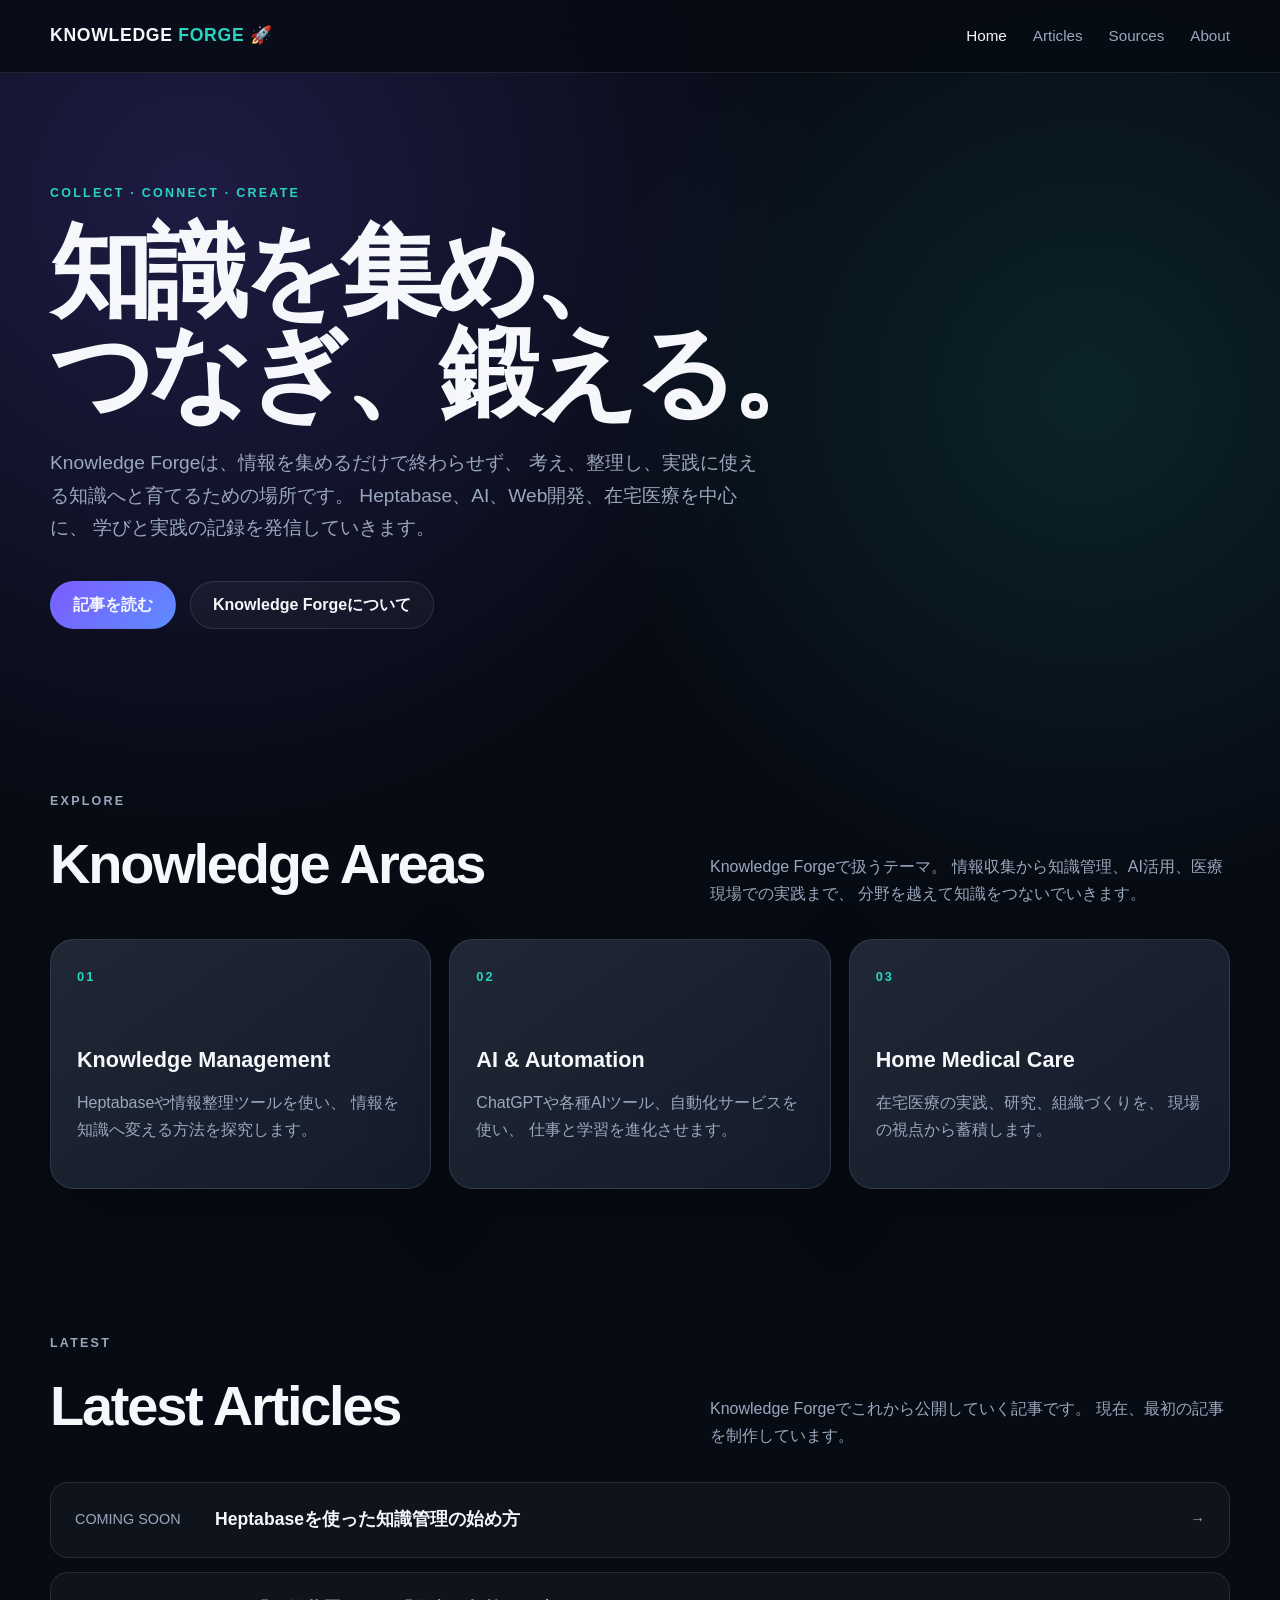
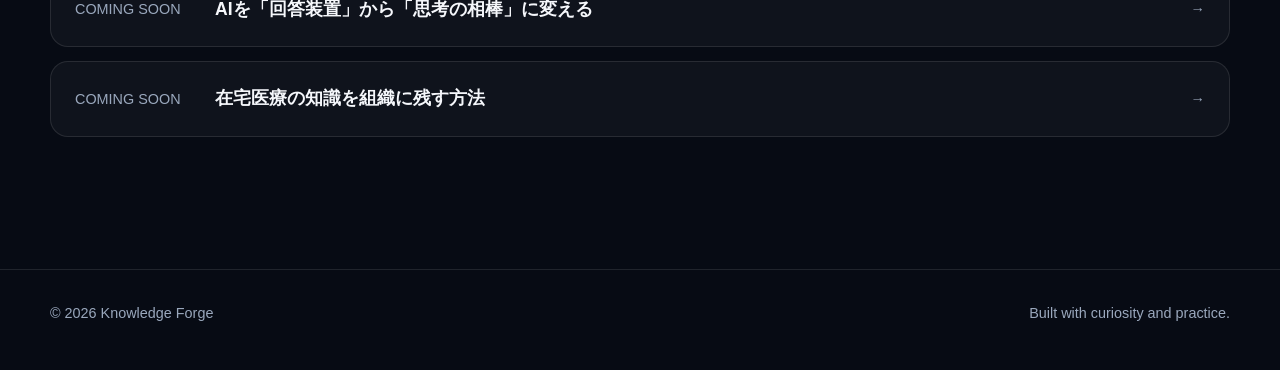
==== commit 8b94fb86: "Add rocket to logo" ====
--- a/index.html
+++ b/index.html
@@ -22,9 +22,9 @@
   <header class="site-header">
     <div class="container nav">
 
-      <a class="logo" href="index.html">
-        KNOWLEDGE <span>FORGE</span>
-      </a>
+<a class="logo" href="index.html">
+  KNOWLEDGE <span>FORGE 🚀</span>
+</a>
 
       <nav class="nav-links" aria-label="メインナビゲーション">
         <a class="active" href="index.html">Home</a>
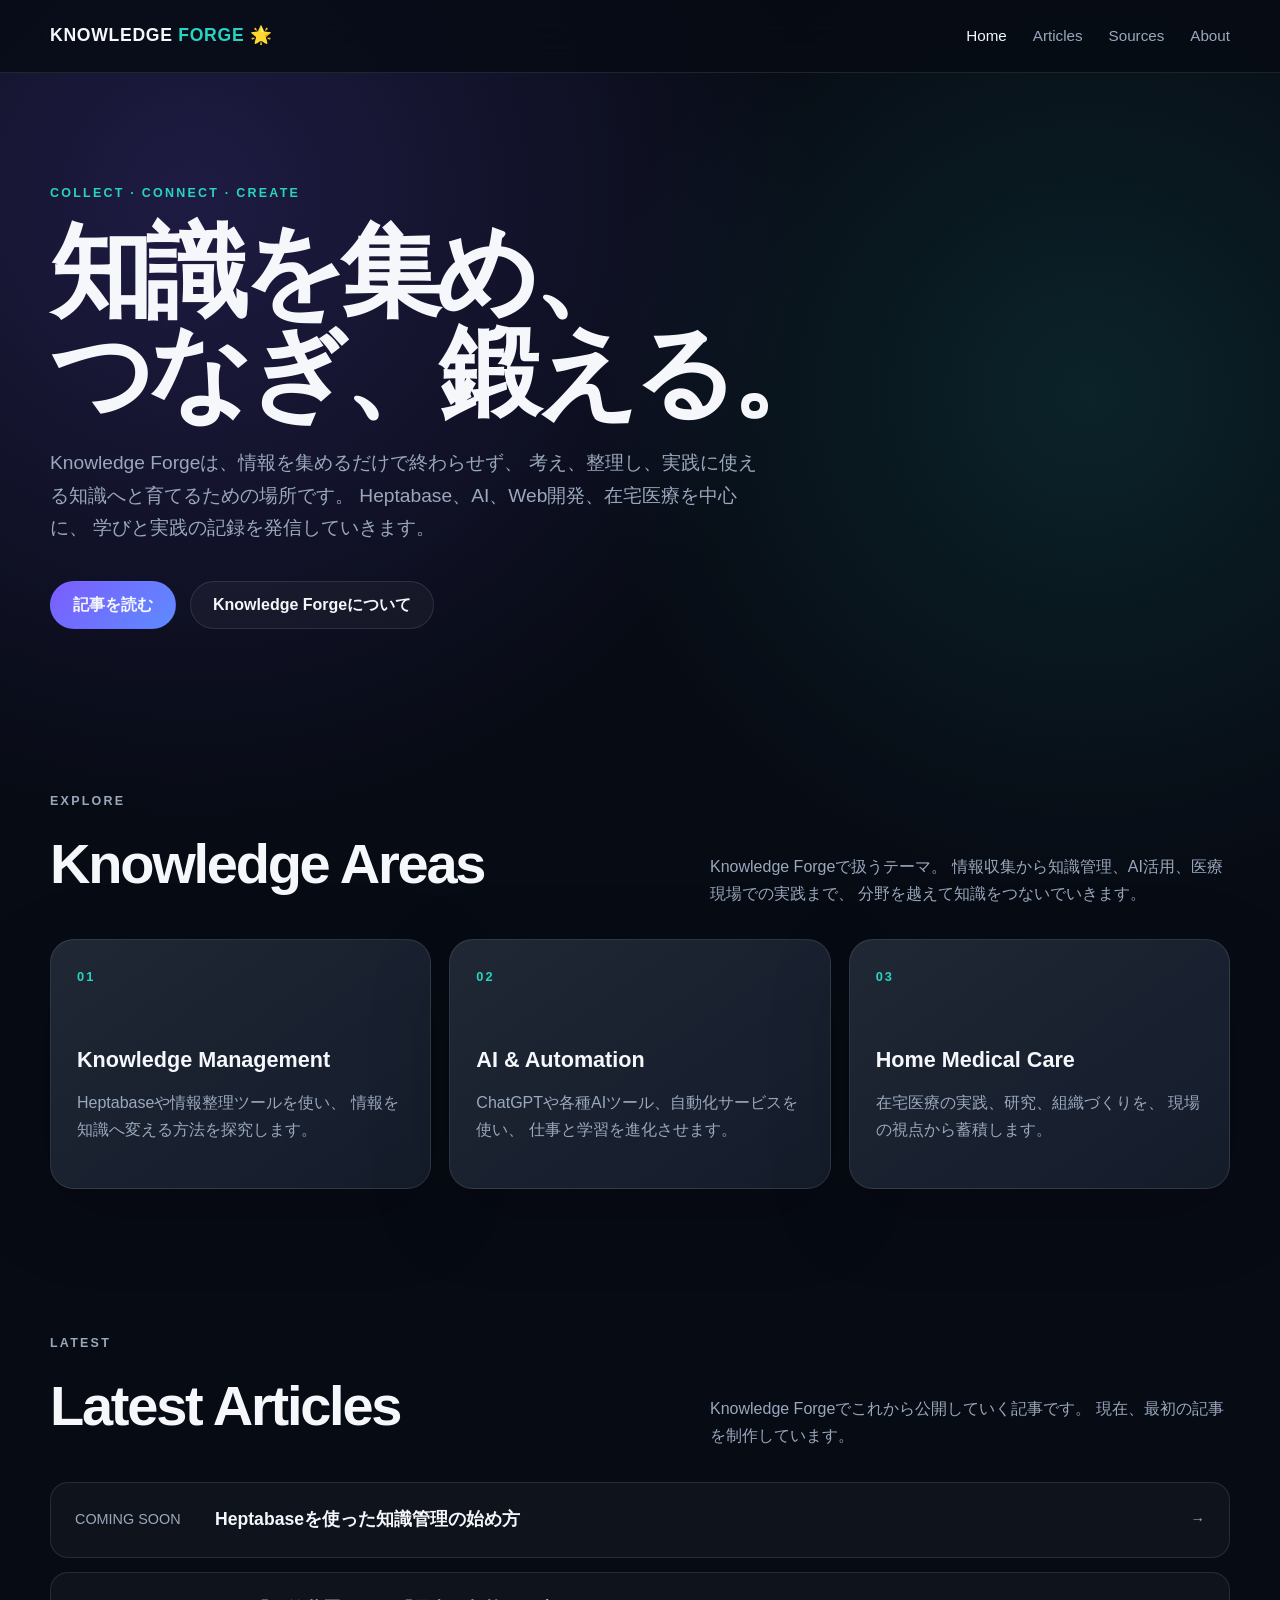
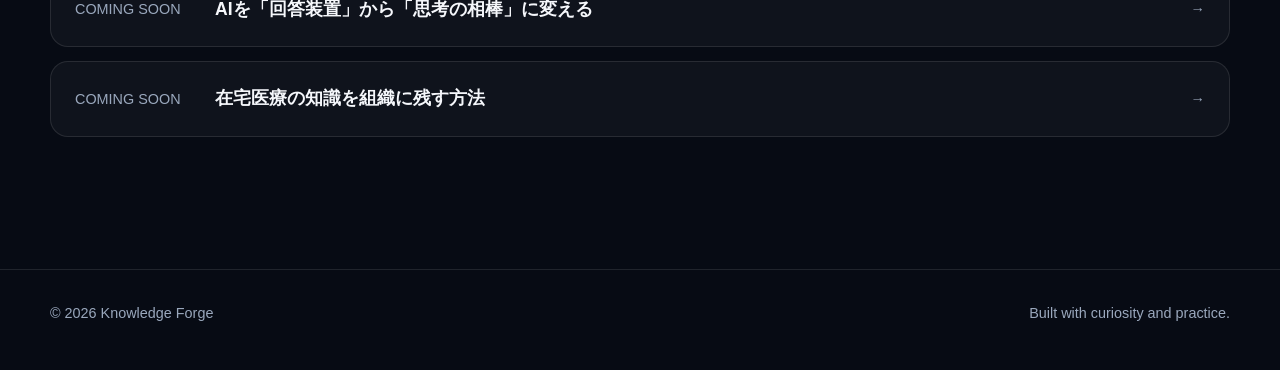
==== commit d7aedbc6: "Test from study Mac" ====
--- a/index.html
+++ b/index.html
@@ -23,7 +23,7 @@
     <div class="container nav">
 
 <a class="logo" href="index.html">
-  KNOWLEDGE <span>FORGE 🚀</span>
+  KNOWLEDGE <span>FORGE 🌟</span>
 </a>
 
       <nav class="nav-links" aria-label="メインナビゲーション">
